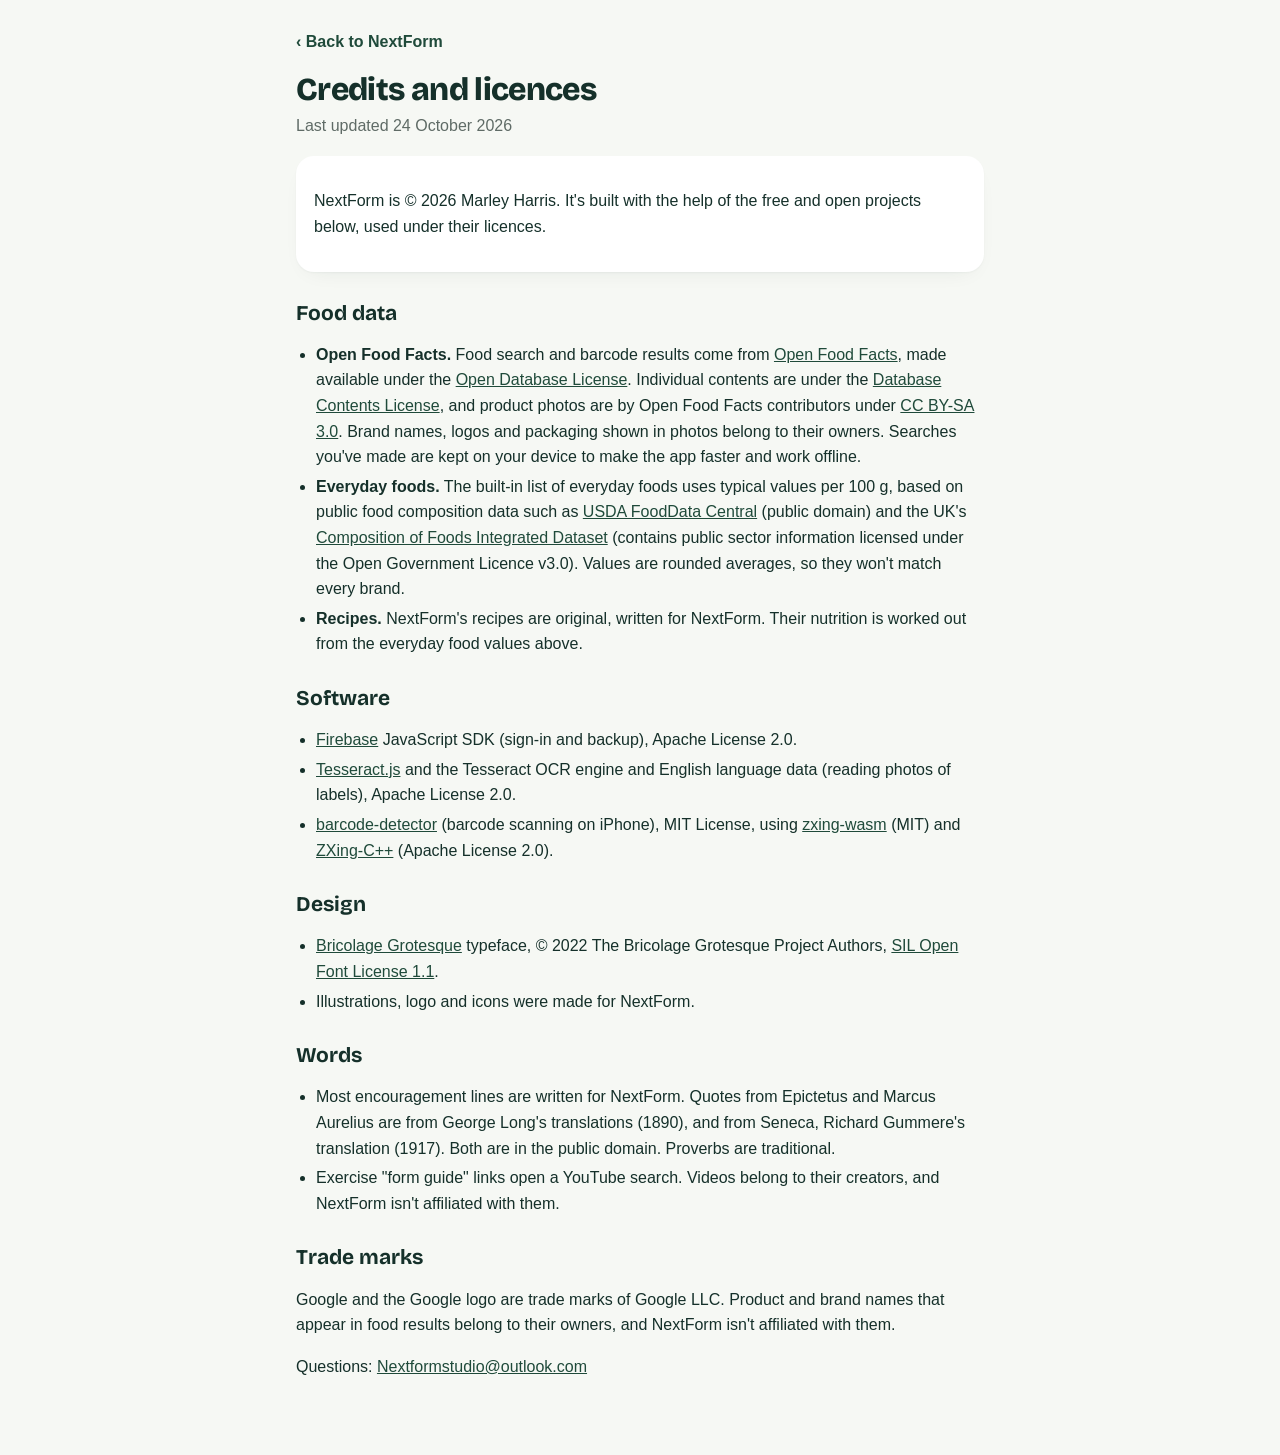
==== credits.html @ ce5f730c "Licensing and copyright fixes - Remove another brand's logo from the trainers in the welcome and Tra" ====
<!doctype html>
<html lang="en-GB">
<head>
<meta charset="utf-8"><meta name="viewport" content="width=device-width,initial-scale=1">
<title>Credits and licences · NextForm</title>
<meta name="theme-color" content="#f6f8f4">
<link rel="icon" type="image/png" sizes="32x32" href="icons/favicon-32.png?v=2">
<link rel="stylesheet" href="legal.css?v=1">
</head>
<body>
<main>
<a class="back" href="./">‹ Back to NextForm</a>
<h1>Credits and licences</h1>
<p class="updated">Last updated 24 October 2026</p>

<div class="card">
<p>NextForm is © 2026 Marley Harris. It's built with the help of the free and open projects below, used under their licences.</p>
</div>

<h2>Food data</h2>
<ul>
<li><b>Open Food Facts.</b> Food search and barcode results come from <a href="https://world.openfoodfacts.org" rel="noopener">Open Food Facts</a>, made available under the <a href="https://opendatacommons.org/licenses/odbl/1-0/" rel="noopener">Open Database License</a>. Individual contents are under the <a href="https://opendatacommons.org/licenses/dbcl/1-0/" rel="noopener">Database Contents License</a>, and product photos are by Open Food Facts contributors under <a href="https://creativecommons.org/licenses/by-sa/3.0/" rel="noopener">CC BY-SA 3.0</a>. Brand names, logos and packaging shown in photos belong to their owners. Searches you've made are kept on your device to make the app faster and work offline.</li>
<li><b>Everyday foods.</b> The built-in list of everyday foods uses typical values per 100 g, based on public food composition data such as <a href="https://fdc.nal.usda.gov" rel="noopener">USDA FoodData Central</a> (public domain) and the UK's <a href="https://www.gov.uk/government/publications/composition-of-foods-integrated-dataset-cofid" rel="noopener">Composition of Foods Integrated Dataset</a> (contains public sector information licensed under the Open Government Licence v3.0). Values are rounded averages, so they won't match every brand.</li>
<li><b>Recipes.</b> NextForm's recipes are original, written for NextForm. Their nutrition is worked out from the everyday food values above.</li>
</ul>

<h2>Software</h2>
<ul>
<li><a href="https://firebase.google.com" rel="noopener">Firebase</a> JavaScript SDK (sign-in and backup), Apache License 2.0.</li>
<li><a href="https://github.com/naptha/tesseract.js" rel="noopener">Tesseract.js</a> and the Tesseract OCR engine and English language data (reading photos of labels), Apache License 2.0.</li>
<li><a href="https://github.com/Sec-ant/barcode-detector" rel="noopener">barcode-detector</a> (barcode scanning on iPhone), MIT License, using <a href="https://github.com/Sec-ant/zxing-wasm" rel="noopener">zxing-wasm</a> (MIT) and <a href="https://github.com/zxing-cpp/zxing-cpp" rel="noopener">ZXing-C++</a> (Apache License 2.0).</li>
</ul>

<h2>Design</h2>
<ul>
<li><a href="https://github.com/ateliertriay/bricolage" rel="noopener">Bricolage Grotesque</a> typeface, © 2022 The Bricolage Grotesque Project Authors, <a href="https://openfontlicense.org" rel="noopener">SIL Open Font License 1.1</a>.</li>
<li>Illustrations, logo and icons were made for NextForm.</li>
</ul>

<h2>Words</h2>
<ul>
<li>Most encouragement lines are written for NextForm. Quotes from Epictetus and Marcus Aurelius are from George Long's translations (1890), and from Seneca, Richard Gummere's translation (1917). Both are in the public domain. Proverbs are traditional.</li>
<li>Exercise "form guide" links open a YouTube search. Videos belong to their creators, and NextForm isn't affiliated with them.</li>
</ul>

<h2>Trade marks</h2>
<p>Google and the Google logo are trade marks of Google LLC. Product and brand names that appear in food results belong to their owners, and NextForm isn't affiliated with them.</p>

<p>Questions: <a href="mailto:Nextformstudio@outlook.com">Nextformstudio@outlook.com</a></p>
</main>
</body>
</html>
---- legal.css ----
@font-face{font-family:"Bricolage";src:url(fonts/bricolage-grotesque.woff) format("woff");font-display:swap}
:root{--pine:#1f4a3a;--pine-deep:#15302a;--stone:#5f6b66;--mist:#e7eee4;--snow:#f6f8f4;--card:#fff;--hairline:rgba(21,48,42,.1)}
*{box-sizing:border-box}
body{margin:0;background:var(--snow);color:var(--pine-deep);font:16px/1.6 -apple-system,BlinkMacSystemFont,"Segoe UI",Roboto,sans-serif;-webkit-text-size-adjust:100%}
main{max-width:720px;margin:0 auto;padding:20px 16px 60px}
.back{display:inline-flex;align-items:center;gap:6px;color:var(--pine);font-weight:650;text-decoration:none;min-height:44px}
h1{font:800 32px/1.15 "Bricolage",sans-serif;letter-spacing:-.02em;margin:8px 0 4px}
h2{font:700 21px/1.25 "Bricolage",sans-serif;margin:28px 0 6px}
.updated{color:var(--stone);margin:0 0 18px}
.card{background:var(--card);border-radius:18px;padding:16px 18px;box-shadow:0 1px 2px rgba(21,48,42,.04),0 8px 24px -14px rgba(21,48,42,.12)}
ul{padding-left:20px}li{margin:4px 0}
a{color:var(--pine)}
table{width:100%;border-collapse:collapse;font-size:15px}td,th{text-align:left;vertical-align:top;padding:8px 6px;border-bottom:1px solid var(--hairline)}th{font-weight:650}
.wrap{overflow-x:auto}
footer{margin-top:36px;color:var(--stone);font-size:14px}
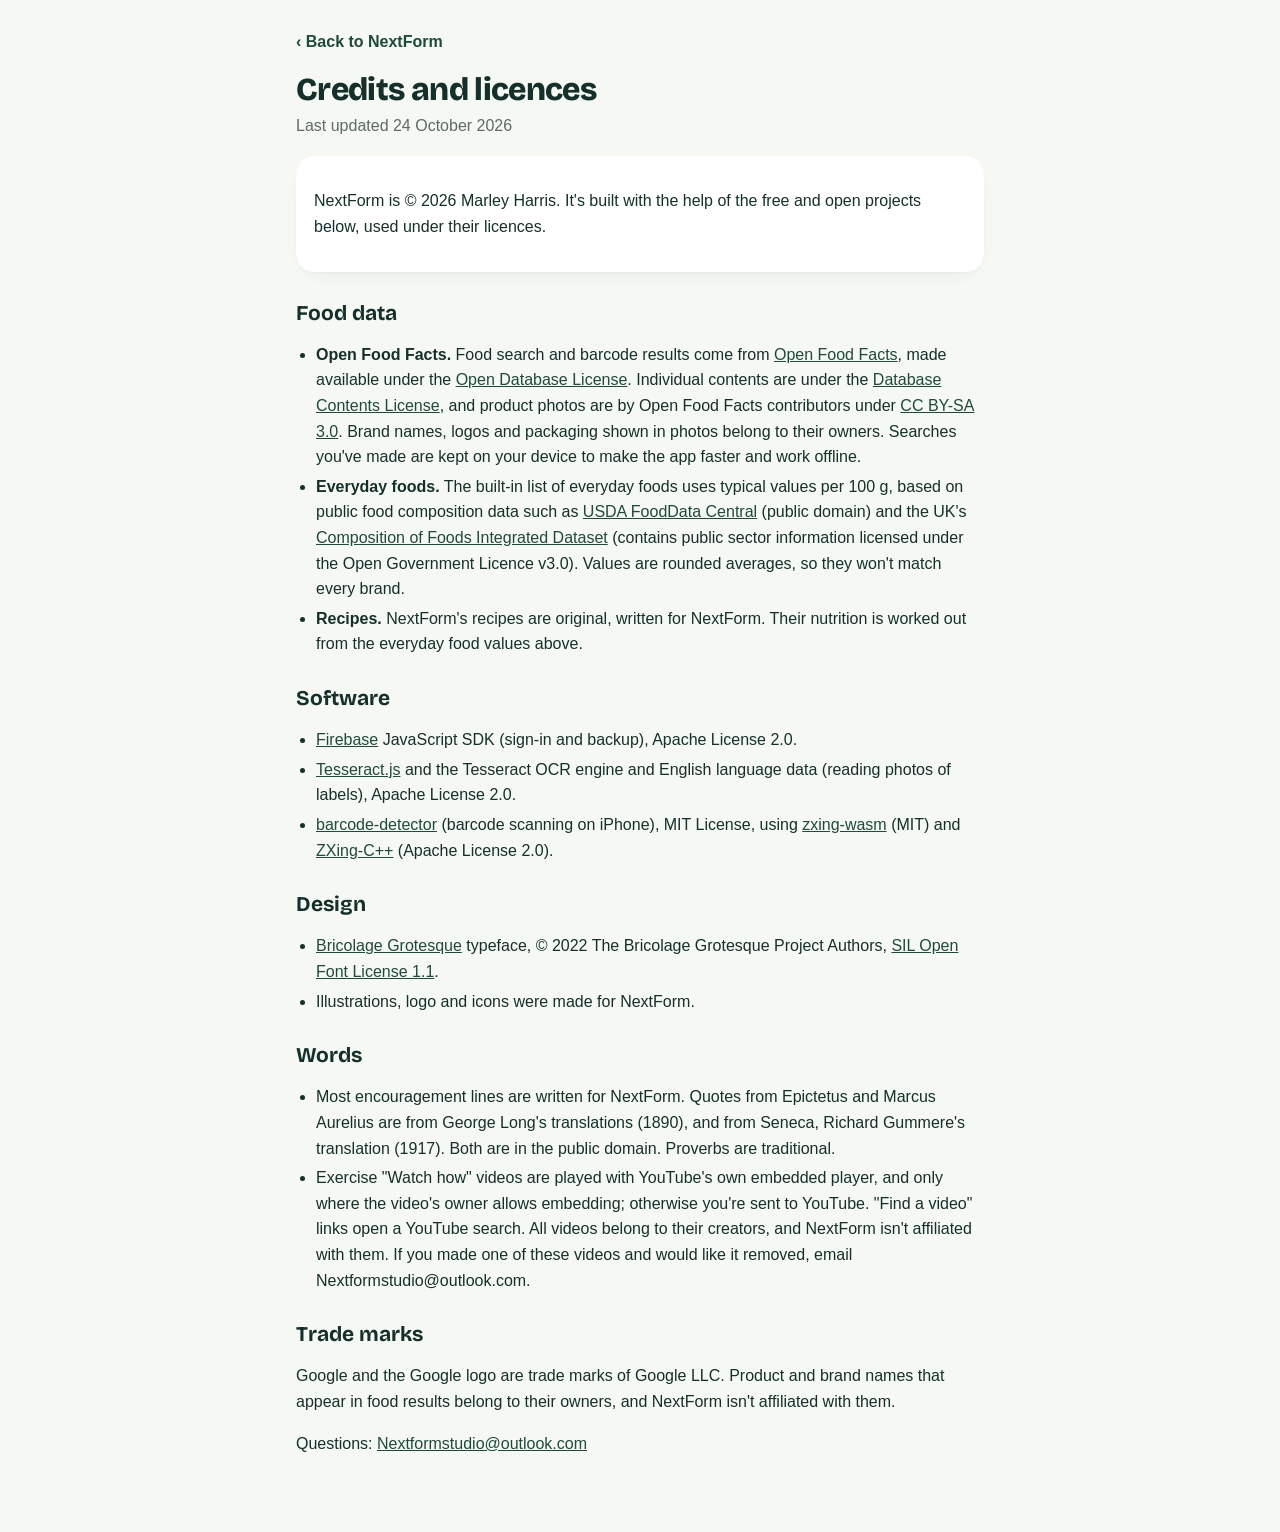
==== commit 8702c862: "Watch how: embedded YouTube form videos for 31 core exercises - Library and guided mode get a Watch " ====
--- a/credits.html
+++ b/credits.html
@@ -40,7 +40,7 @@
 <h2>Words</h2>
 <ul>
 <li>Most encouragement lines are written for NextForm. Quotes from Epictetus and Marcus Aurelius are from George Long's translations (1890), and from Seneca, Richard Gummere's translation (1917). Both are in the public domain. Proverbs are traditional.</li>
-<li>Exercise "form guide" links open a YouTube search. Videos belong to their creators, and NextForm isn't affiliated with them.</li>
+<li>Exercise "Watch how" videos are played with YouTube's own embedded player, and only where the video's owner allows embedding; otherwise you're sent to YouTube. "Find a video" links open a YouTube search. All videos belong to their creators, and NextForm isn't affiliated with them. If you made one of these videos and would like it removed, email Nextformstudio@outlook.com.</li>
 </ul>
 
 <h2>Trade marks</h2>
